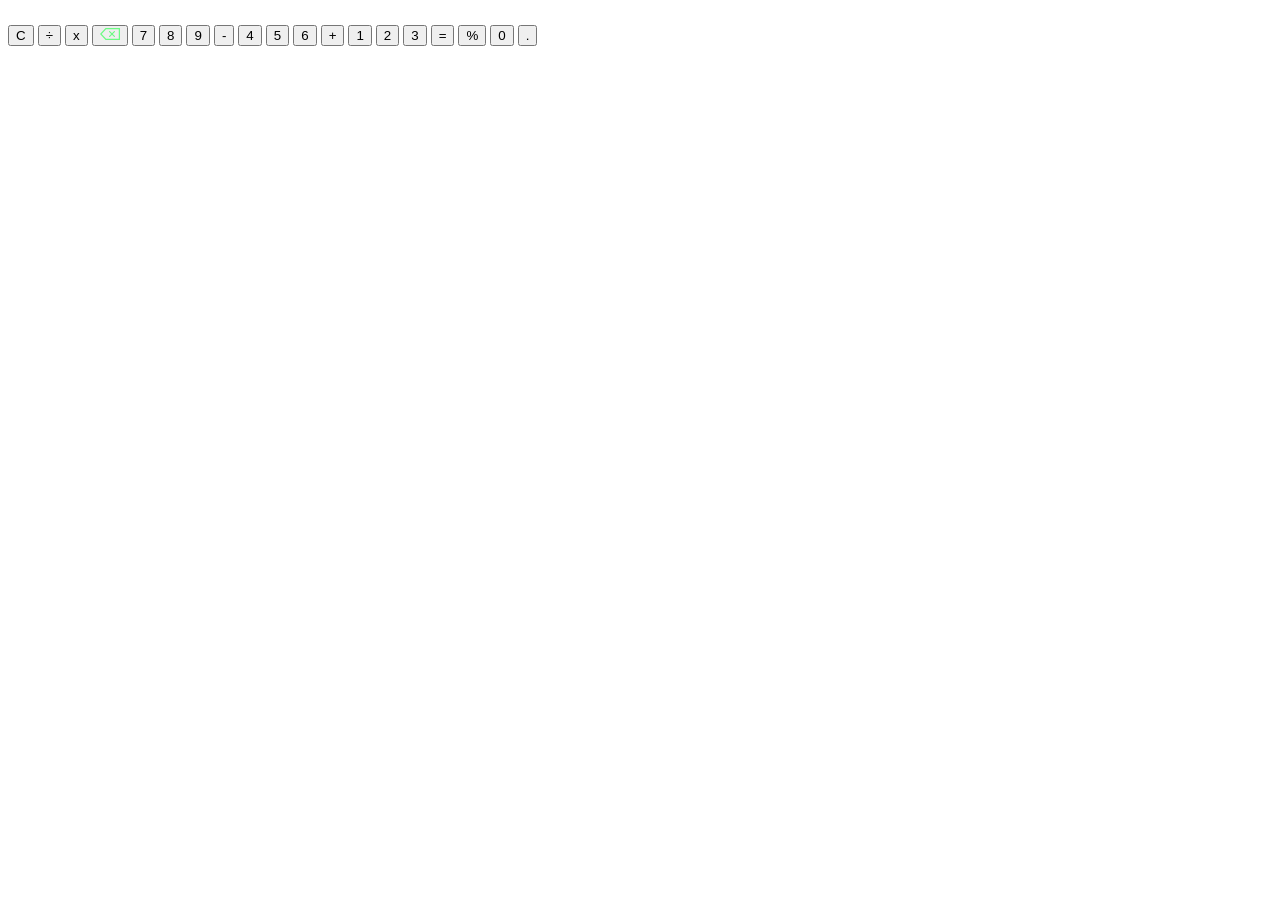
==== index.html @ 59bc5b41 "feat/finishing all functionality of the calculator" ====
<!DOCTYPE html>
<html lang="en">
  <head>
    <meta charset="UTF-8" />
    <meta name="viewport" content="width=device-width, initial-scale=1.0" />
    <title>Calculator</title>
    <link rel="stylesheet" href="style.css" />
    <script src="script.js" defer></script>
  </head>
  <body>
    <div class="calculator">
      <div class="calculator__screen">
        <h6 class="calculator__operation"></h6>
        <h5 class="calculator__result"></h5>
      </div>
      <div class="calculator__buttons">
        <button id="reset" class="btn highlight">C</button>
        <button id="/" class="btn highlight">÷</button>
        <button id="*" class="btn highlight">x</button>
        <button id="removeLast" class="btn">
          <svg
            width="20"
            height="12"
            viewBox="0 0 20 12"
            fill="none"
            xmlns="http://www.w3.org/2000/svg"
          >
            <path
              fill-rule="evenodd"
              clip-rule="evenodd"
              d="M6.141 1.2L1.67588 6L6.141 10.8H18.75V1.2H6.141ZM5.5814 12L0 6L5.5814 0H20V12H5.5814Z"
              fill="#6bfa83"
            />
            <path
              fill-rule="evenodd"
              clip-rule="evenodd"
              d="M9.17574 3.17574C9.41005 2.94142 9.78995 2.94142 10.0243 3.17574L14.8243 7.97574C15.0586 8.21005 15.0586 8.58995 14.8243 8.82426C14.5899 9.05858 14.2101 9.05858 13.9757 8.82426L9.17574 4.02426C8.94142 3.78995 8.94142 3.41005 9.17574 3.17574Z"
              fill="#6bfa83"
            />
            <path
              fill-rule="evenodd"
              clip-rule="evenodd"
              d="M14.8243 3.17574C14.5899 2.94142 14.2101 2.94142 13.9757 3.17574L9.17574 7.97574C8.94142 8.21005 8.94142 8.58995 9.17574 8.82426C9.41005 9.05858 9.78995 9.05858 10.0243 8.82426L14.8243 4.02426C15.0586 3.78995 15.0586 3.41005 14.8243 3.17574Z"
              fill="#6bfa83"
            />
          </svg>
        </button>
        <button id="7" class="btn">7</button>
        <button id="8" class="btn">8</button>
        <button id="9" class="btn">9</button>
        <button id="-" class="btn highlight">-</button>
        <button id="4" class="btn">4</button>
        <button id="5" class="btn">5</button>
        <button id="6" class="btn">6</button>
        <button id="+" class="btn highlight">+</button>
        <button id="1" class="btn">1</button>
        <button id="2" class="btn">2</button>
        <button id="3" class="btn">3</button>
        <button id="=" class="btn equal">=</button>
        <button id="%" class="btn">%</button>
        <button id="0" class="btn">0</button>
        <button id="." class="btn">.</button>
      </div>
    </div>
  </body>
</html>
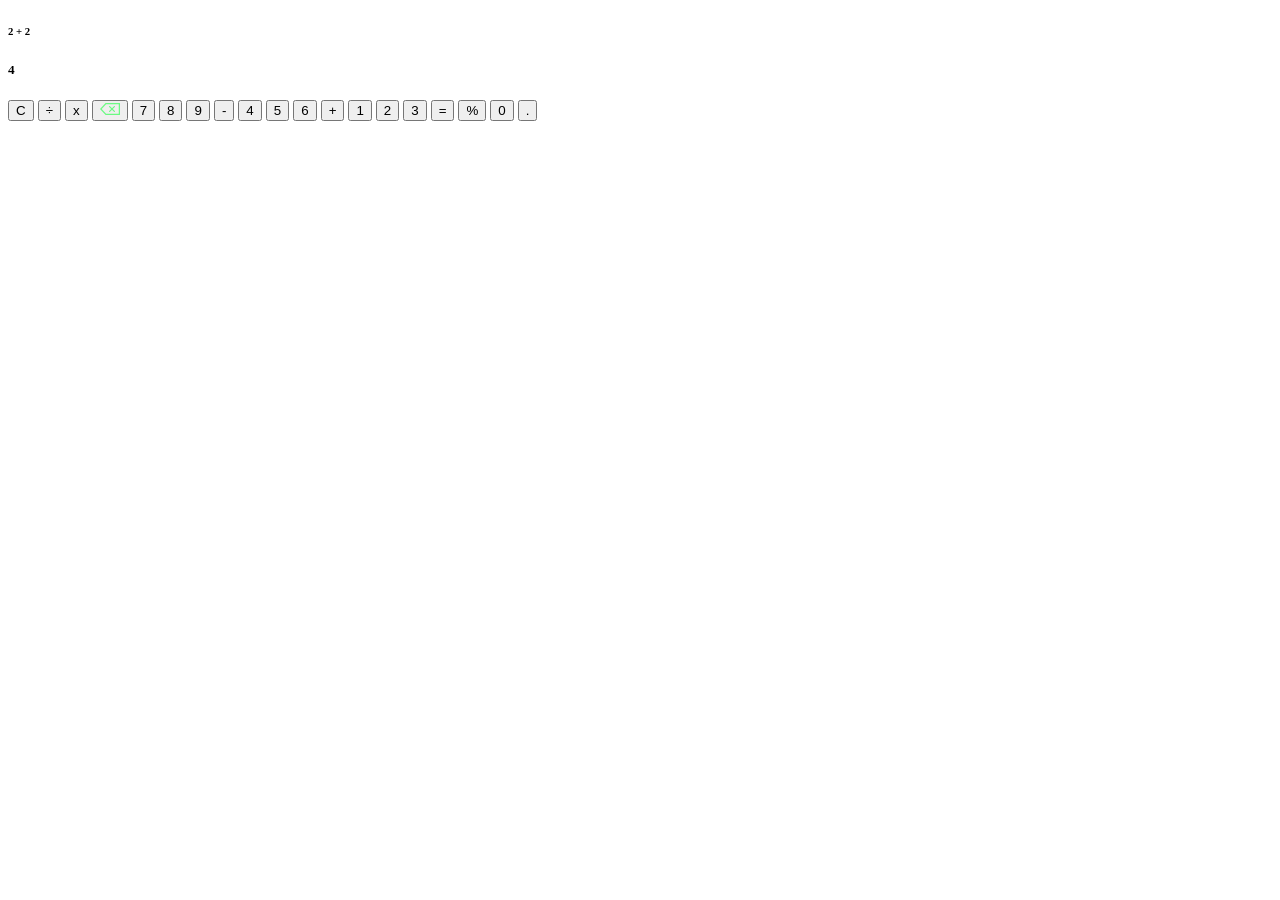
==== commit 62813de4: "Update index.html" ====
--- a/index.html
+++ b/index.html
@@ -10,14 +10,14 @@
   <body>
     <div class="calculator">
       <div class="calculator__screen">
-        <h6 class="calculator__operation"></h6>
-        <h5 class="calculator__result"></h5>
+        <h6 class="calculator__operation">2 + 2</h6>
+        <h5 class="calculator__result">4</h5>
       </div>
       <div class="calculator__buttons">
-        <button id="reset" class="btn highlight">C</button>
-        <button id="/" class="btn highlight">÷</button>
-        <button id="*" class="btn highlight">x</button>
-        <button id="removeLast" class="btn">
+        <button class="btn highlight-clear">C</button>
+        <button class="btn highlight-divide">÷</button>
+        <button class="btn highlight-multiply">x</button>
+        <button class="btn">
           <svg
             width="20"
             height="12"
@@ -48,11 +48,11 @@
         <button id="7" class="btn">7</button>
         <button id="8" class="btn">8</button>
         <button id="9" class="btn">9</button>
-        <button id="-" class="btn highlight">-</button>
+        <button id="-" class="btn highlight-sub">-</button>
         <button id="4" class="btn">4</button>
         <button id="5" class="btn">5</button>
         <button id="6" class="btn">6</button>
-        <button id="+" class="btn highlight">+</button>
+        <button id="+" class="btn highlight-add">+</button>
         <button id="1" class="btn">1</button>
         <button id="2" class="btn">2</button>
         <button id="3" class="btn">3</button>
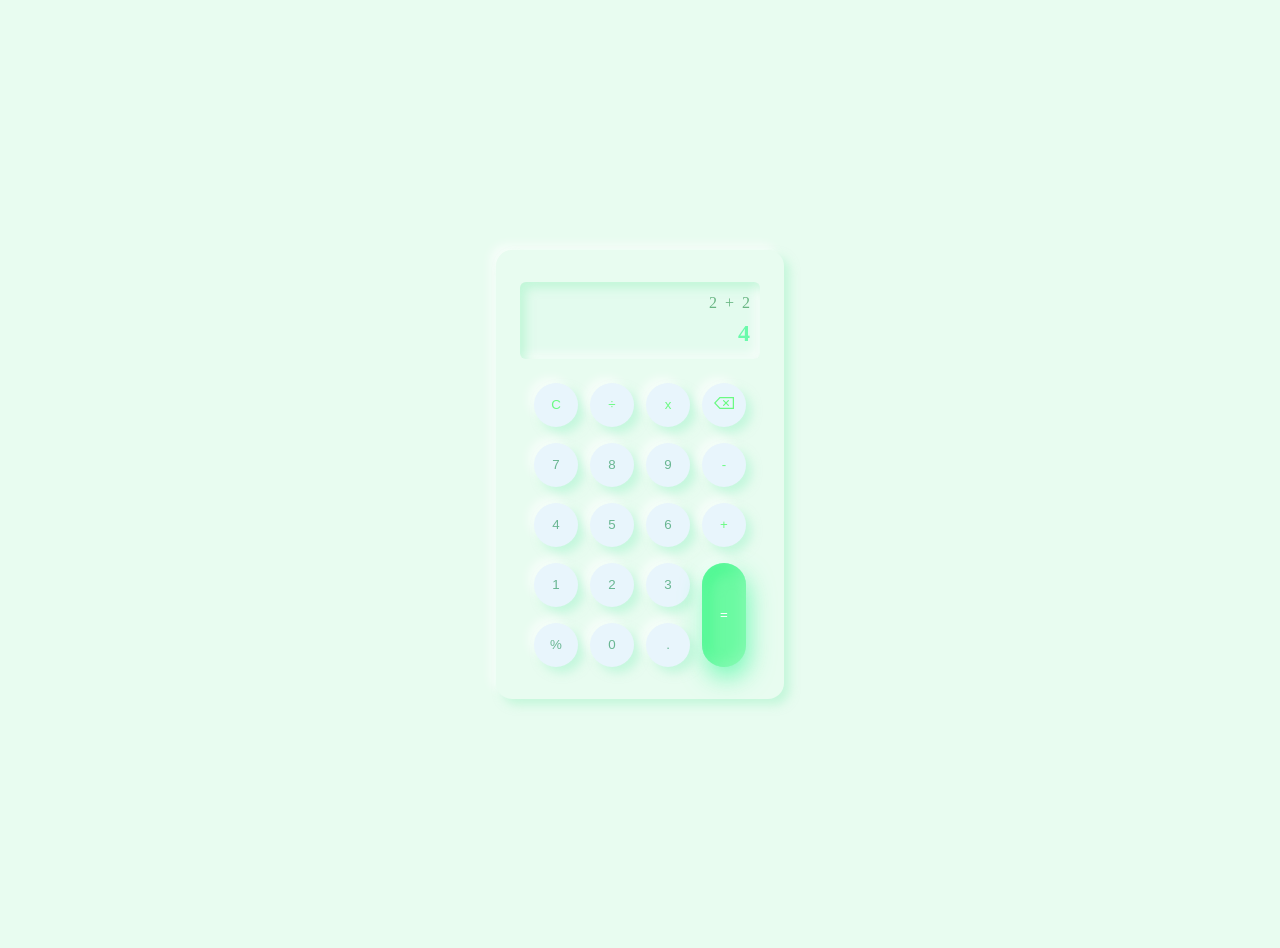
==== commit 427578dd: "added initial files" ====
--- a/index.html
+++ b/index.html
@@ -5,7 +5,6 @@
     <meta name="viewport" content="width=device-width, initial-scale=1.0" />
     <title>Calculator</title>
     <link rel="stylesheet" href="style.css" />
-    <script src="script.js" defer></script>
   </head>
   <body>
     <div class="calculator">
@@ -14,9 +13,9 @@
         <h5 class="calculator__result">4</h5>
       </div>
       <div class="calculator__buttons">
-        <button class="btn highlight-clear">C</button>
-        <button class="btn highlight-divide">÷</button>
-        <button class="btn highlight-multiply">x</button>
+        <button class="btn highlight">C</button>
+        <button class="btn highlight">÷</button>
+        <button class="btn highlight">x</button>
         <button class="btn">
           <svg
             width="20"
@@ -48,11 +47,11 @@
         <button id="7" class="btn">7</button>
         <button id="8" class="btn">8</button>
         <button id="9" class="btn">9</button>
-        <button id="-" class="btn highlight-sub">-</button>
+        <button id="-" class="btn highlight">-</button>
         <button id="4" class="btn">4</button>
         <button id="5" class="btn">5</button>
         <button id="6" class="btn">6</button>
-        <button id="+" class="btn highlight-add">+</button>
+        <button id="+" class="btn highlight">+</button>
         <button id="1" class="btn">1</button>
         <button id="2" class="btn">2</button>
         <button id="3" class="btn">3</button>
--- a/style.css
+++ b/style.css
@@ -0,0 +1,97 @@
+body {
+  display: flex;
+  justify-content: center;
+  align-items: center;
+  min-height: 100vh;
+  background-color: #e8fcf0;
+  padding: 1rem;
+  color: #69b683;
+}
+
+.calculator {
+  padding: 32px 24px;
+  width: 240px;
+  background-color: #e8fcf0;
+  box-shadow: 6px 6px 10px rgba(164, 243, 200, 0.5),
+    -6px -6px 10px rgba(255, 255, 255, 0.6);
+  border-radius: 16px;
+}
+.calculator__screen {
+  text-align: right;
+  padding: 12px 8px;
+  border-radius: 6px;
+  background-color: #e3fbee;
+  box-shadow: inset 6px 6px 10px rgba(164, 243, 197, 0.5),
+    inset -6px -6px 10px rgba(255, 255, 255, 0.6);
+  margin-bottom: 24px;
+}
+.calculator__operation {
+  margin: 0 0 8px 0;
+  font-weight: 500;
+  font-size: 16px;
+  letter-spacing: 2px;
+}
+.calculator__result {
+  font-size: 24px;
+  margin: 0;
+  font-weight: 600;
+  color: #6bfaab;
+  letter-spacing: 2px;
+}
+.calculator__buttons {
+  display: grid;
+  grid-gap: 16px 12px;
+  grid-template-columns: repeat(4, 44px);
+  grid-template-rows: repeat(5, 44px);
+  justify-content: center;
+}
+.calculator__buttons .btn {
+  background-color: #e8f5fc;
+  box-shadow: 6px 6px 10px rgba(164, 243, 204, 0.5),
+    -6px -6px 10px rgba(255, 255, 255, 0.6);
+  border: none;
+  border-radius: 100%;
+  cursor: pointer;
+  user-select: none;
+  outline: none;
+  color: #69b692;
+  font-weight: 500;
+}
+.calculator__buttons .btn:hover {
+  background-color: #dff1fb;
+}
+.calculator__buttons .btn:active:focus {
+  box-shadow: inset 6px 6px 10px rgba(164, 243, 197, 0.5),
+    inset -6px -6px 10px rgba(255, 255, 255, 0.6);
+}
+.calculator__buttons .btn:focus {
+  box-shadow: 6px 6px 10px rgba(164, 243, 190, 0.5),
+    -6px -6px 10px rgba(255, 255, 255, 0.6),
+    inset 6px 6px 10px rgba(164, 216, 243, 0.5),
+    inset -6px -6px 10px rgba(255, 255, 255, 0.6);
+}
+.calculator__buttons .btn.equal {
+  background-color: #6bfaa2;
+  color: white;
+  box-shadow: 3px 11px 25px rgba(48, 248, 148, 0.6),
+    -6px -6px 10px rgba(255, 255, 255, 0.6),
+    inset -3px -3px 14px rgba(255, 255, 255, 0.2),
+    inset 8px 8px 14px rgba(48, 248, 131, 0.5);
+  grid-row-start: span 2;
+  grid-column-start: 4;
+  border-radius: 50px;
+}
+.calculator__buttons .btn.equal:hover {
+  background-color: #52f984;
+}
+.calculator__buttons .btn.equal:active:focus,
+.calculator__buttons .btn.equal:focus {
+  box-shadow: 3px 11px 25px rgba(8, 247, 80, 0.6),
+    -6px -6px 10px rgba(255, 255, 255, 0.9),
+    inset 3px 11px 15px rgba(8, 247, 68, 0.5),
+    inset -6px -6px 8px rgba(206, 216, 253, 0.5);
+}
+.calculator__buttons .btn.highlight {
+  color: #2f7741;
+  color: #6bfa83;
+}
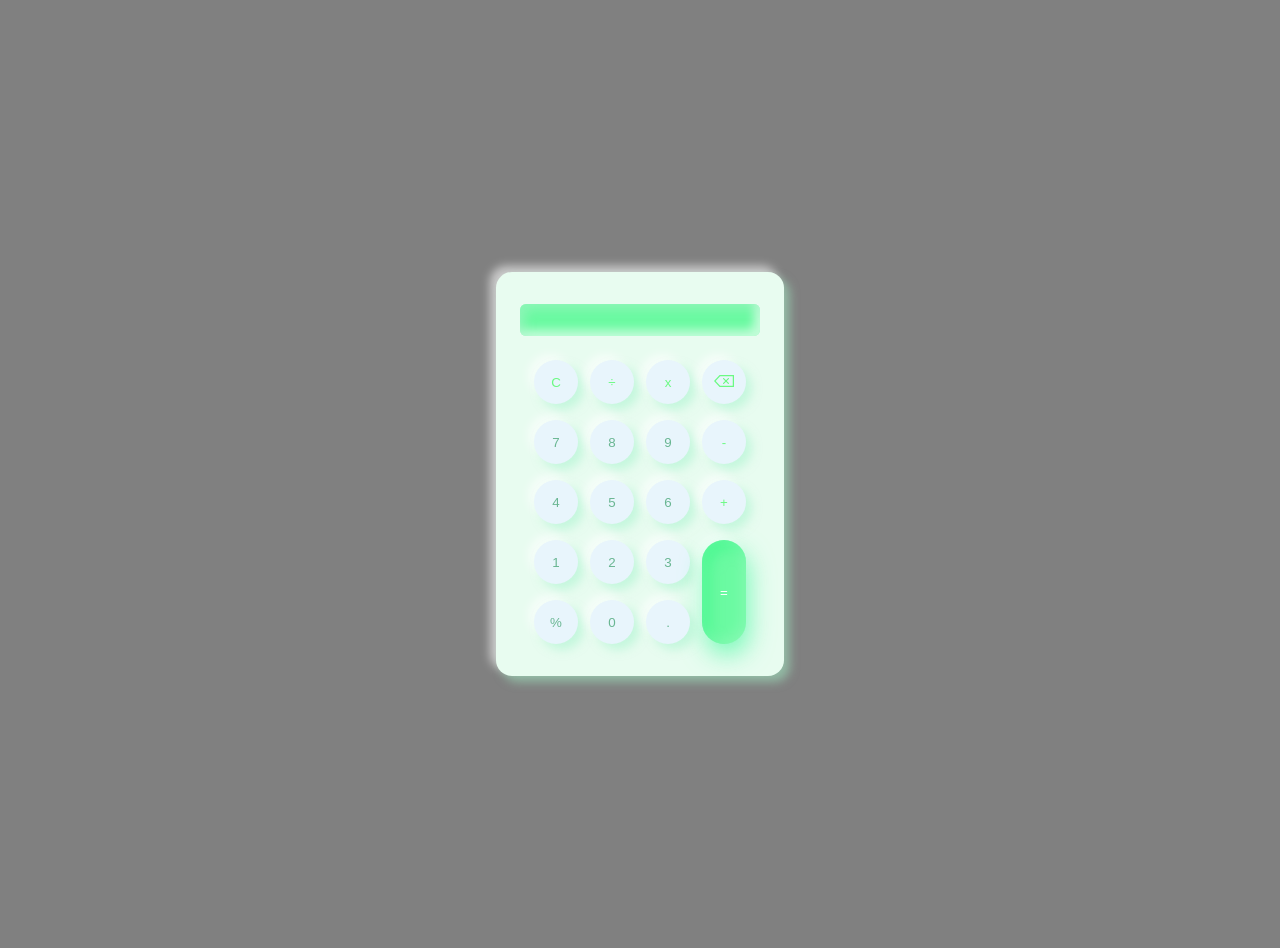
==== commit 1e8a1cdf: "screen color modified" ====
--- a/index.html
+++ b/index.html
@@ -5,61 +5,65 @@
     <meta name="viewport" content="width=device-width, initial-scale=1.0" />
     <title>Calculator</title>
     <link rel="stylesheet" href="style.css" />
+    <script src="script.js" defer></script>
   </head>
   <body>
-    <div class="calculator">
-      <div class="calculator__screen">
-        <h6 class="calculator__operation">2 + 2</h6>
-        <h5 class="calculator__result">4</h5>
+    
+      <div class="body2">
+        <div class="calculator">
+          <div class="calculator__screen">
+            <h6 class="calculator__operation"></h6>
+            <h5 class="calculator__result"></h5>
+          </div>
+          <div class="calculator__buttons">
+            <button id="reset" class="btn highlight">C</button>
+            <button id="/" class="btn highlight">÷</button>
+            <button id="*" class="btn highlight">x</button>
+            <button id="removeLast" class="btn">
+              <svg
+                width="20"
+                height="12"
+                viewBox="0 0 20 12"
+                fill="none"
+                xmlns="http://www.w3.org/2000/svg"
+              >
+                <path
+                  fill-rule="evenodd"
+                  clip-rule="evenodd"
+                  d="M6.141 1.2L1.67588 6L6.141 10.8H18.75V1.2H6.141ZM5.5814 12L0 6L5.5814 0H20V12H5.5814Z"
+                  fill="#6bfa83"
+                />
+                <path
+                  fill-rule="evenodd"
+                  clip-rule="evenodd"
+                  d="M9.17574 3.17574C9.41005 2.94142 9.78995 2.94142 10.0243 3.17574L14.8243 7.97574C15.0586 8.21005 15.0586 8.58995 14.8243 8.82426C14.5899 9.05858 14.2101 9.05858 13.9757 8.82426L9.17574 4.02426C8.94142 3.78995 8.94142 3.41005 9.17574 3.17574Z"
+                  fill="#6bfa83"
+                />
+                <path
+                  fill-rule="evenodd"
+                  clip-rule="evenodd"
+                  d="M14.8243 3.17574C14.5899 2.94142 14.2101 2.94142 13.9757 3.17574L9.17574 7.97574C8.94142 8.21005 8.94142 8.58995 9.17574 8.82426C9.41005 9.05858 9.78995 9.05858 10.0243 8.82426L14.8243 4.02426C15.0586 3.78995 15.0586 3.41005 14.8243 3.17574Z"
+                  fill="#6bfa83"
+                />
+              </svg>
+            </button>
+            <button id="7" class="btn">7</button>
+            <button id="8" class="btn">8</button>
+            <button id="9" class="btn">9</button>
+            <button id="-" class="btn highlight">-</button>
+            <button id="4" class="btn">4</button>
+            <button id="5" class="btn">5</button>
+            <button id="6" class="btn">6</button>
+            <button id="+" class="btn highlight">+</button>
+            <button id="1" class="btn">1</button>
+            <button id="2" class="btn">2</button>
+            <button id="3" class="btn">3</button>
+            <button id="=" class="btn equal">=</button>
+            <button id="%" class="btn">%</button>
+            <button id="0" class="btn">0</button>
+            <button id="." class="btn">.</button>
+          </div>
+        </div>
       </div>
-      <div class="calculator__buttons">
-        <button class="btn highlight">C</button>
-        <button class="btn highlight">÷</button>
-        <button class="btn highlight">x</button>
-        <button class="btn">
-          <svg
-            width="20"
-            height="12"
-            viewBox="0 0 20 12"
-            fill="none"
-            xmlns="http://www.w3.org/2000/svg"
-          >
-            <path
-              fill-rule="evenodd"
-              clip-rule="evenodd"
-              d="M6.141 1.2L1.67588 6L6.141 10.8H18.75V1.2H6.141ZM5.5814 12L0 6L5.5814 0H20V12H5.5814Z"
-              fill="#6bfa83"
-            />
-            <path
-              fill-rule="evenodd"
-              clip-rule="evenodd"
-              d="M9.17574 3.17574C9.41005 2.94142 9.78995 2.94142 10.0243 3.17574L14.8243 7.97574C15.0586 8.21005 15.0586 8.58995 14.8243 8.82426C14.5899 9.05858 14.2101 9.05858 13.9757 8.82426L9.17574 4.02426C8.94142 3.78995 8.94142 3.41005 9.17574 3.17574Z"
-              fill="#6bfa83"
-            />
-            <path
-              fill-rule="evenodd"
-              clip-rule="evenodd"
-              d="M14.8243 3.17574C14.5899 2.94142 14.2101 2.94142 13.9757 3.17574L9.17574 7.97574C8.94142 8.21005 8.94142 8.58995 9.17574 8.82426C9.41005 9.05858 9.78995 9.05858 10.0243 8.82426L14.8243 4.02426C15.0586 3.78995 15.0586 3.41005 14.8243 3.17574Z"
-              fill="#6bfa83"
-            />
-          </svg>
-        </button>
-        <button id="7" class="btn">7</button>
-        <button id="8" class="btn">8</button>
-        <button id="9" class="btn">9</button>
-        <button id="-" class="btn highlight">-</button>
-        <button id="4" class="btn">4</button>
-        <button id="5" class="btn">5</button>
-        <button id="6" class="btn">6</button>
-        <button id="+" class="btn highlight">+</button>
-        <button id="1" class="btn">1</button>
-        <button id="2" class="btn">2</button>
-        <button id="3" class="btn">3</button>
-        <button id="=" class="btn equal">=</button>
-        <button id="%" class="btn">%</button>
-        <button id="0" class="btn">0</button>
-        <button id="." class="btn">.</button>
-      </div>
-    </div>
   </body>
 </html>
--- a/style.css
+++ b/style.css
@@ -3,7 +3,7 @@
   justify-content: center;
   align-items: center;
   min-height: 100vh;
-  background-color: #e8fcf0;
+  background-color: grey !important;
   padding: 1rem;
   color: #69b683;
 }
@@ -12,15 +12,17 @@
   padding: 32px 24px;
   width: 240px;
   background-color: #e8fcf0;
+  color:black;
   box-shadow: 6px 6px 10px rgba(164, 243, 200, 0.5),
     -6px -6px 10px rgba(255, 255, 255, 0.6);
   border-radius: 16px;
 }
 .calculator__screen {
   text-align: right;
+  
   padding: 12px 8px;
   border-radius: 6px;
-  background-color: #e3fbee;
+  background-color: #6bfaa2;
   box-shadow: inset 6px 6px 10px rgba(164, 243, 197, 0.5),
     inset -6px -6px 10px rgba(255, 255, 255, 0.6);
   margin-bottom: 24px;
@@ -35,7 +37,7 @@
   font-size: 24px;
   margin: 0;
   font-weight: 600;
-  color: #6bfaab;
+  color: black !important;
   letter-spacing: 2px;
 }
 .calculator__buttons {
@@ -58,7 +60,7 @@
   font-weight: 500;
 }
 .calculator__buttons .btn:hover {
-  background-color: #dff1fb;
+  background-color: grey !important;
 }
 .calculator__buttons .btn:active:focus {
   box-shadow: inset 6px 6px 10px rgba(164, 243, 197, 0.5),
@@ -95,3 +97,8 @@
   color: #2f7741;
   color: #6bfa83;
 }
+.heading{
+  margin-top:-40%;
+  padding-left:20px;
+  color: black;
+}
